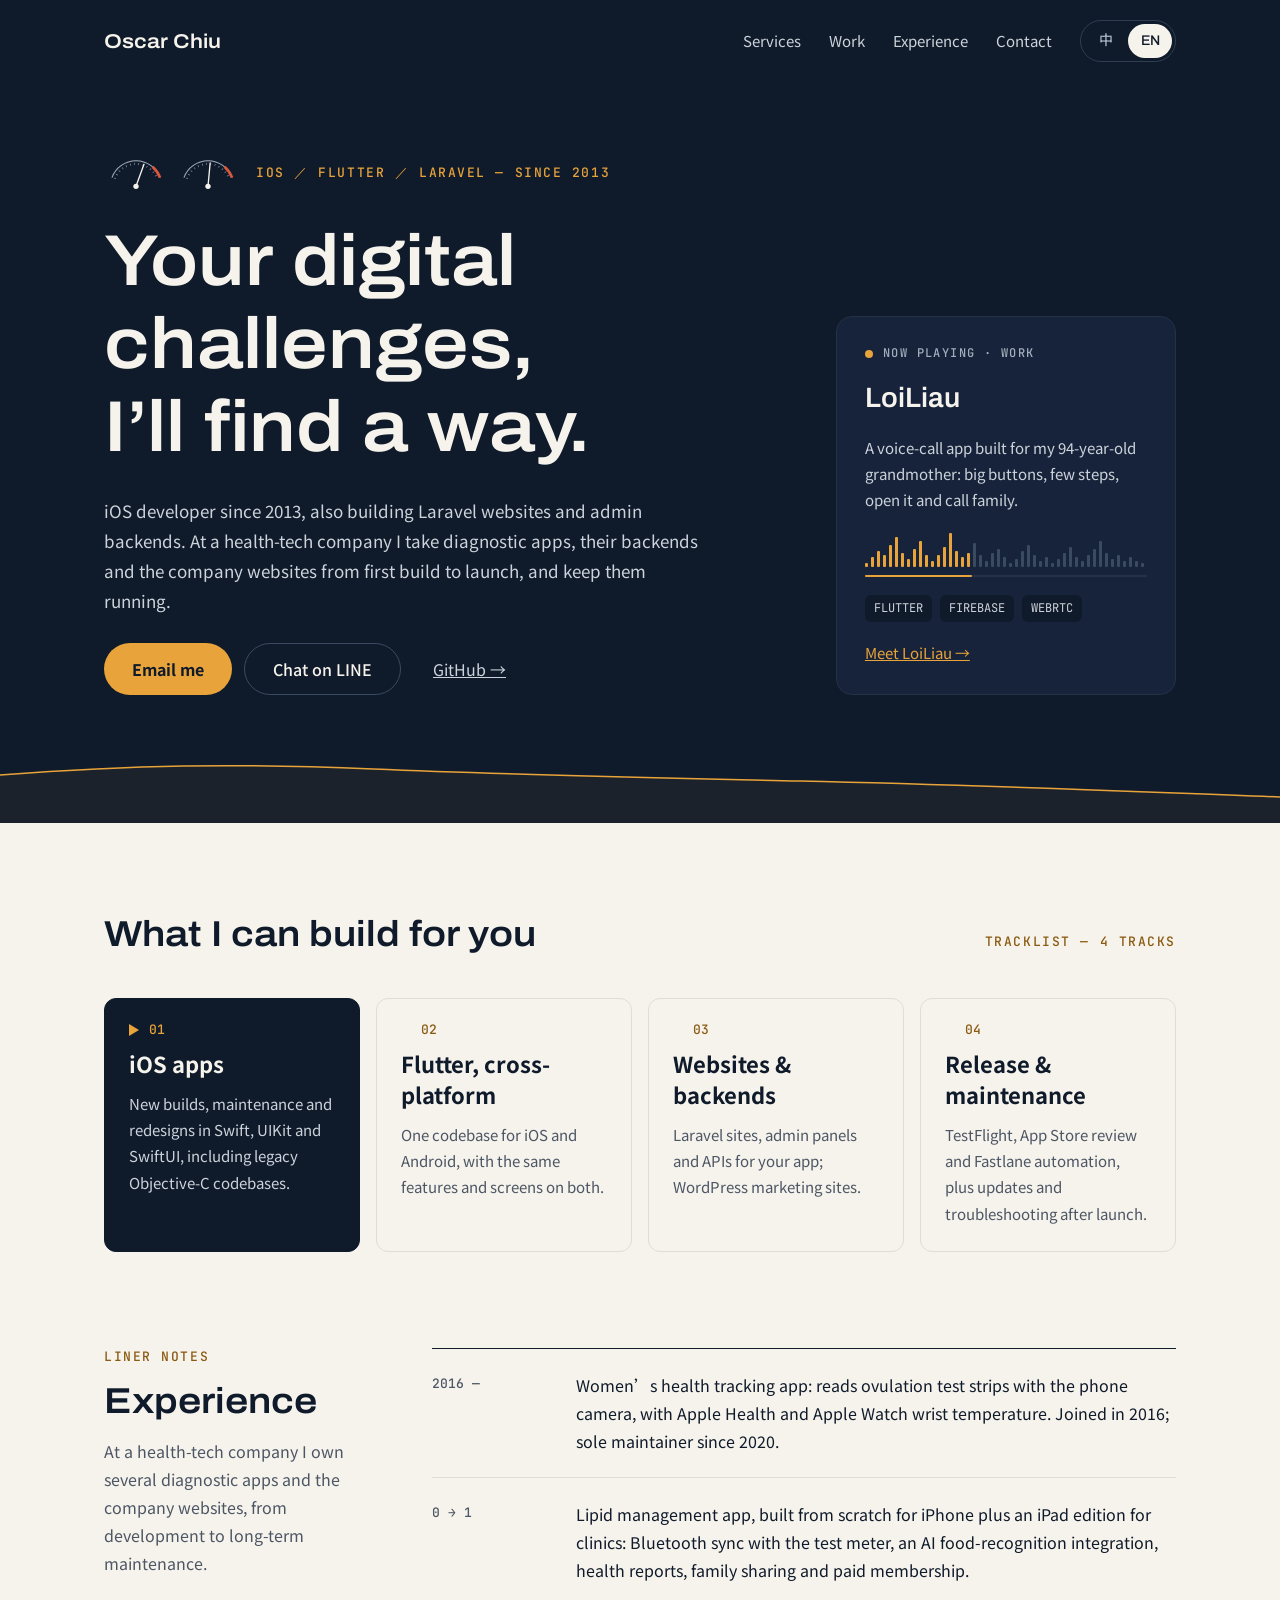
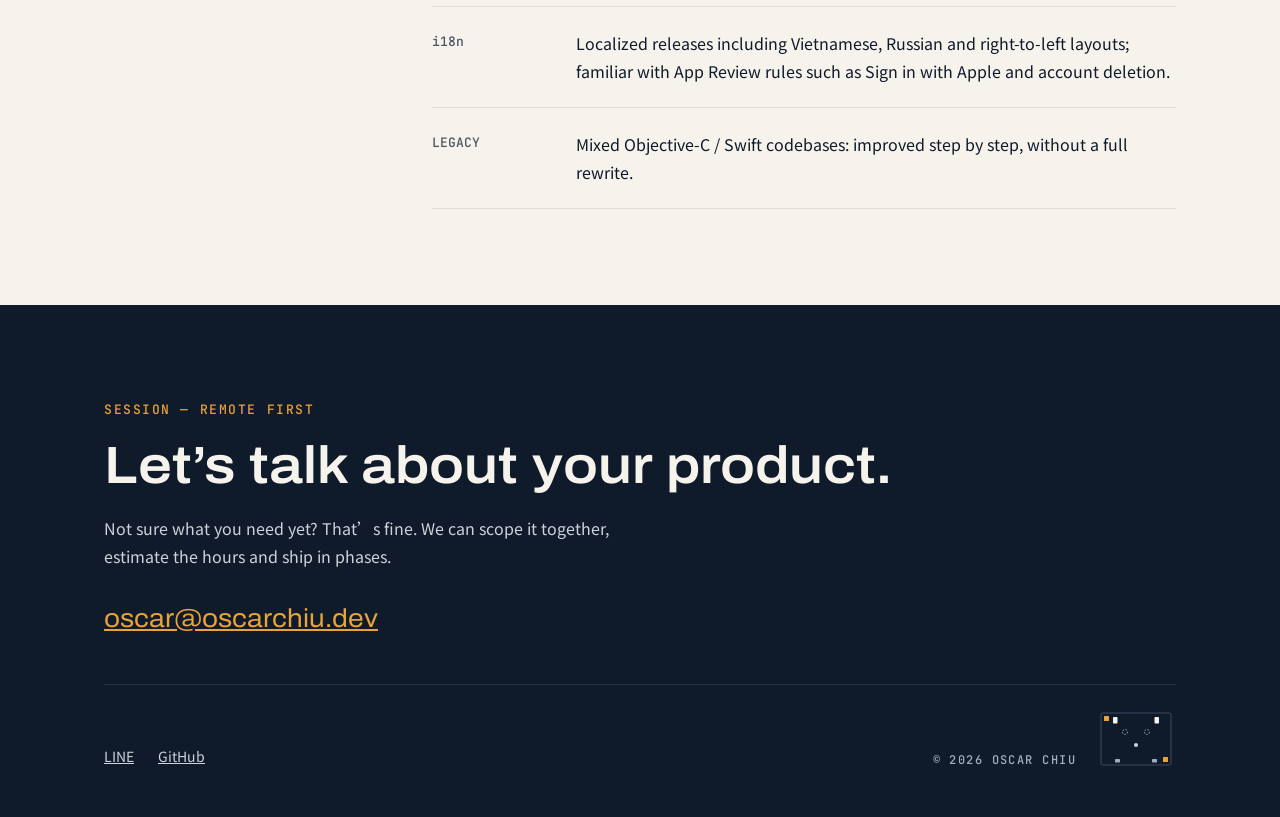
==== index.html @ f8027676 "Version homepage script to refresh cached translations" ====
<!doctype html>
<html lang="zh-Hant-TW">
<head>
<meta charset="utf-8">
<meta name="viewport" content="width=device-width, initial-scale=1">
<title>Oscar Chiu｜數位的事，我來想辦法</title>
<meta name="description" content="數位的事，我來想辦法。2013 年起開發 iOS，也做 Flutter、Laravel 網站與後台，從開發、上線到長期維運。">
<meta property="og:title" content="Oscar Chiu｜數位的事，我來想辦法">
<meta property="og:description" content="數位的事，我來想辦法。2013 年起開發 iOS，也做 Flutter、Laravel 網站與後台，從開發、上線到長期維運。">
<meta property="og:url" content="https://oscarchiu.dev/">
<meta property="og:type" content="website">
<meta name="theme-color" content="#0F1A2A">
<link rel="canonical" href="https://oscarchiu.dev/">
<link rel="icon" href="data:image/svg+xml,<svg xmlns='http://www.w3.org/2000/svg' viewBox='0 0 100 100'><rect width='100' height='100' rx='22' fill='%230F1A2A'/><path d='M18 62 A34 34 0 0 1 82 62' stroke='%23A3AEBD' stroke-width='5' fill='none'/><path d='M72 38 A34 34 0 0 1 82 62' stroke='%23D9573B' stroke-width='9' fill='none'/><line x1='50' y1='74' x2='62' y2='34' stroke='%23E8A33A' stroke-width='6' stroke-linecap='round'/><circle cx='50' cy='74' r='7' fill='%23F6F3EC'/></svg>">
<link rel="preconnect" href="https://fonts.googleapis.com">
<link rel="preconnect" href="https://fonts.gstatic.com" crossorigin>
<link rel="stylesheet" href="https://fonts.googleapis.com/css2?family=Archivo:wdth,wght@100..125,400..700&family=JetBrains+Mono:wght@400;500&family=Noto+Sans+TC:wght@400;500;700&display=swap">
<link rel="stylesheet" href="style.css">
</head>
<body>
<div class="night">
  <header class="wrap topbar">
    <a class="logo" href="#top">Oscar Chiu</a>
    <nav class="nav">
      <a href="#services" data-i18n="nav.services">服務</a>
      <a href="#work" data-i18n="nav.work">作品</a>
      <a href="#notes" data-i18n="nav.notes">經歷</a>
      <a href="#contact" data-i18n="nav.contact">聯絡</a>
      <div class="lang" role="group" aria-label="Language">
        <button type="button" data-lang="zh" aria-pressed="true">中</button>
        <button type="button" data-lang="en" aria-pressed="false">EN</button>
      </div>
    </nav>
  </header>

  <section class="wrap hero" id="top">
    <div class="hero-main">
      <div class="hero-mark">
        <div class="vu" aria-hidden="true">
          <svg viewBox="0 0 120 70" fill="none"><path d="M14.9 43.6 A48 48 0 0 1 105.1 43.6" stroke="#A3AEBD" stroke-width="2"/><path d="M20.5 45.6 A42 42 0 0 1 99.5 45.6" stroke="#A3AEBD" stroke-width="4" stroke-dasharray="1 7"/><path d="M90.9 23.2 A48 48 0 0 1 105.1 43.6" stroke="#D9573B" stroke-width="5"/><line x1="60" y1="60" x2="75" y2="18.7" stroke="#F6F3EC" stroke-width="2.5" stroke-linecap="round"/><circle cx="60" cy="60" r="5" fill="#F6F3EC"/></svg>
          <svg viewBox="0 0 120 70" fill="none"><path d="M14.9 43.6 A48 48 0 0 1 105.1 43.6" stroke="#A3AEBD" stroke-width="2"/><path d="M20.5 45.6 A42 42 0 0 1 99.5 45.6" stroke="#A3AEBD" stroke-width="4" stroke-dasharray="1 7"/><path d="M90.9 23.2 A48 48 0 0 1 105.1 43.6" stroke="#D9573B" stroke-width="5"/><line x1="60" y1="60" x2="64" y2="16.2" stroke="#F6F3EC" stroke-width="2.5" stroke-linecap="round"/><circle cx="60" cy="60" r="5" fill="#F6F3EC"/></svg>
        </div>
        <p class="label amber">iOS ／ FLUTTER ／ LARAVEL<span class="since"> — SINCE 2013</span></p>
      </div>
      <h1 data-i18n="hero.title">數位的事，<br>我來想辦法。</h1>
      <p class="hero-lead" data-i18n="hero.lead">2013 年開始寫 iOS，也做 Laravel 網站與後台。在健康科技公司把檢測 App、後台和官網從開發做到上線，再一路維護到現在。</p>
      <div class="cta">
        <a class="btn" href="mailto:oscar@oscarchiu.dev" data-i18n="cta.mail">寄信洽談</a>
        <a class="btn ghost" href="https://lin.ee/7rR7uRyi" rel="noopener" data-i18n="cta.line">LINE 洽詢</a>
        <a class="btn text" href="https://github.com/oscarchiu" rel="noopener">GitHub →</a>
      </div>
      <dl class="stats">
        <div><dt>2013</dt><dd data-i18n="stat.ios">開始 iOS 開發</dd></div>
        <div><dt>App→Web</dt><dd data-i18n="stat.full">前後端一手包</dd></div>
        <div><dt>Health</dt><dd data-i18n="stat.health">健康科技背景</dd></div>
      </dl>
    </div>

    <article class="playing" id="work">
      <p class="label muted"><span class="dot"></span><span data-i18n="work.label">NOW PLAYING · 作品</span></p>
      <h2><span data-i18n="work.name">來聊</span> <span class="en-name">LoiLiau</span></h2>
      <p data-i18n="work.desc">為 94 歲的奶奶做的語音通話 App：大按鈕、少步驟，打開就能撥給家人。</p>
      <div class="wave" aria-hidden="true"><div class="bars"></div><div class="progress"><span></span></div></div>
      <p class="tags"><span>FLUTTER</span><span>FIREBASE</span><span>WEBRTC</span></p>
      <a class="demo" href="/loiliau/" data-i18n="work.intro">認識來聊 →</a>
    </article>
  </section>

  <svg class="horizon" viewBox="0 0 1440 88" preserveAspectRatio="none" fill="none" aria-hidden="true">
    <path d="M0 40 C150 30, 260 28, 420 34 S700 42, 900 46 S1200 54, 1440 62" stroke="#E8A33A" stroke-width="1.5" vector-effect="non-scaling-stroke"/>
    <path d="M0 40 C150 30, 260 28, 420 34 S700 42, 900 46 S1200 54, 1440 62 L1440 88 L0 88 Z" fill="#E8A33A" fill-opacity="0.06"/>
  </svg>
</div>

<main>
  <section class="wrap services" id="services">
    <div class="section-head">
      <h2 data-i18n="svc.title">可以幫您做的事</h2>
      <p class="label brass">TRACKLIST — 4 TRACKS</p>
    </div>
    <div class="tracks">
      <article class="track" tabindex="0">
        <p class="track-no"><svg viewBox="0 0 10 12" aria-hidden="true"><path d="M0 0 L10 6 L0 12 Z"/></svg>01</p>
        <h3 data-i18n="svc.1.t">iOS App</h3>
        <p data-i18n="svc.1.d">新開發、維護與改版。Swift、UIKit、SwiftUI，也能接手 Objective-C 混合的舊專案。</p>
      </article>
      <article class="track" tabindex="0">
        <p class="track-no"><svg viewBox="0 0 10 12" aria-hidden="true"><path d="M0 0 L10 6 L0 12 Z"/></svg>02</p>
        <h3 data-i18n="svc.2.t">Flutter 跨平台</h3>
        <p data-i18n="svc.2.d">一套程式碼同時上 iOS 與 Android，兩邊的功能和畫面保持一致。</p>
      </article>
      <article class="track" tabindex="0">
        <p class="track-no"><svg viewBox="0 0 10 12" aria-hidden="true"><path d="M0 0 L10 6 L0 12 Z"/></svg>03</p>
        <h3 data-i18n="svc.3.t">網站與後台</h3>
        <p data-i18n="svc.3.d">Laravel 網站、管理後台、API 與 App 串接；WordPress 形象網站。</p>
      </article>
      <article class="track" tabindex="0">
        <p class="track-no"><svg viewBox="0 0 10 12" aria-hidden="true"><path d="M0 0 L10 6 L0 12 Z"/></svg>04</p>
        <h3 data-i18n="svc.4.t">上架與維運</h3>
        <p data-i18n="svc.4.d">TestFlight、App Store 送審、Fastlane 自動化，上線後的版本更新與問題排查。</p>
      </article>
    </div>
  </section>

  <section class="wrap notes" id="notes">
    <div class="notes-head">
      <p class="label brass">LINER NOTES</p>
      <h2 data-i18n="notes.title">經歷重點</h2>
      <p class="muted-text" data-i18n="notes.intro">在健康科技公司負責多款檢測 App 與官網，從開發一路做到長期維運。</p>
    </div>
    <dl class="notes-list">
      <div><dt>2016 —</dt><dd data-i18n="notes.1">女性健康追蹤 App：用手機相機判讀排卵試紙，整合 Apple 健康與 Apple Watch 手腕溫度。2016 年參與開發，2020 年起獨立維護至今。</dd></div>
      <div><dt>0 → 1</dt><dd data-i18n="notes.2">血脂管理 App：從零開發 iPhone 版與診所用 iPad 版。藍牙同步檢測儀、串接 AI 飲食辨識，並做了健康報告、家人共享與付費會員。</dd></div>
      <div><dt>i18n</dt><dd data-i18n="notes.3">多語系上架，包含越南文、俄文與由右至左（RTL）版面；熟悉 Sign in with Apple、帳號刪除等審核規範。</dd></div>
      <div><dt>LEGACY</dt><dd data-i18n="notes.4">Objective-C／Swift 混合的舊專案：不打掉重練，一步步改善。</dd></div>
    </dl>
  </section>
</main>

<footer class="night contact" id="contact">
  <div class="wrap">
    <div class="contact-main">
      <div>
        <p class="label amber" data-i18n="contact.label">SESSION — 以遠端為主</p>
        <h2 data-i18n="contact.title">聊聊您的產品。</h2>
        <p class="contact-lead" data-i18n="contact.lead">需求還不明確也沒關係，可以一起釐清規格、估算工時，分階段進行。</p>
      </div>
      <a class="mail" href="mailto:oscar@oscarchiu.dev">oscar@oscarchiu.dev</a>
    </div>
    <div class="contact-foot">
      <p class="links">
        <a href="https://lin.ee/7rR7uRyi" rel="noopener" data-i18n="contact.line">LINE 好友</a>
        <a href="https://github.com/oscarchiu" rel="noopener">GitHub</a>
      </p>
      <div class="sign">
        <p class="label">© 2026 OSCAR CHIU</p>
        <svg viewBox="0 0 160 120" fill="none" aria-hidden="true"><rect x="10" y="8" width="140" height="104" rx="4" stroke="#3A4A60" stroke-width="2"/><rect x="34" y="16" width="9" height="13" rx="1.5" fill="#F6F3EC"/><rect x="117" y="16" width="9" height="13" rx="1.5" fill="#F6F3EC"/><rect x="38" y="100" width="10" height="7" rx="1.5" fill="#A3AEBD"/><rect x="112" y="100" width="10" height="7" rx="1.5" fill="#A3AEBD"/><rect x="16" y="14" width="10" height="10" rx="1" fill="#E8A33A"/><rect x="134" y="96" width="10" height="10" rx="1" fill="#E8A33A"/><circle cx="58" cy="46" r="5" stroke="#A3AEBD" stroke-width="2" stroke-dasharray="3 3"/><circle cx="102" cy="46" r="5" stroke="#A3AEBD" stroke-width="2" stroke-dasharray="3 3"/><circle cx="80" cy="72" r="4" fill="#CDD3DB"/></svg>
      </div>
    </div>
  </div>
</footer>
<script src="main.js?v=9ffc2f704b5b"></script>
</body>
</html>
---- style.css ----
/* Quiet Signal 靜訊 — design tokens */
:root {
  --midnight: #0F1A2A;
  --midnight-2: #16233A;
  --midnight-line: #243246;
  --midnight-border: #3A4A60;
  --score: #F6F3EC;
  --rule: #E2DDD2;
  --slate: #4C5664;
  --mist: #CDD3DB;
  --fog: #A3AEBD;
  --amber: #E8A33A;
  --brass: #8A5A10;
  --peak: #D9573B;

  --font-zh: "Noto Sans TC", system-ui, sans-serif;
  --font-display: "Archivo", "Noto Sans TC", sans-serif;
  --font-mono: "JetBrains Mono", ui-monospace, monospace;

  --fs-display: clamp(40px, 6vw + 14px, 72px);
  --fs-h2: clamp(26px, 1.6vw + 20px, 36px);
  --fs-h3: clamp(19px, 0.4vw + 17px, 22px);
  --fs-body: clamp(16px, 0.2vw + 15px, 17px);
}

* { box-sizing: border-box; }
html { scroll-behavior: smooth; }
body {
  margin: 0;
  background: var(--score);
  color: var(--midnight);
  font: 400 var(--fs-body)/1.75 var(--font-zh);
  -webkit-font-smoothing: antialiased;
}
h1, h2, h3, p, dl, dd { margin: 0; }
a { color: var(--brass); }
a:hover { color: var(--midnight); }

.wrap { max-width: 1200px; margin: 0 auto; padding-left: 5%; padding-right: 5%; }
.night { background: var(--midnight); color: var(--score); }
.night a:hover { color: var(--score); }

.label {
  font: 500 13px/1.4 var(--font-mono);
  letter-spacing: 0.12em;
  text-transform: uppercase;
}
.label.amber { color: var(--amber); }
.label.brass { color: var(--brass); }
.label.muted { color: var(--fog); }

/* Top bar */
.topbar {
  display: flex; flex-wrap: wrap; align-items: center; justify-content: space-between;
  gap: 16px; padding-top: 20px; padding-bottom: 20px;
}
.logo {
  font: 600 20px/1 var(--font-display); font-stretch: 112%;
  color: var(--score); text-decoration: none;
}
.nav { display: flex; flex-wrap: wrap; align-items: center; gap: 28px; font-size: 15px; }
.nav > a { color: var(--mist); text-decoration: none; }
.lang { display: flex; border: 1px solid #2E3D52; border-radius: 999px; padding: 3px; }
.lang button {
  min-width: 44px; height: 34px; border: 0; border-radius: 999px;
  background: transparent; color: var(--fog);
  font: 500 14px/1 var(--font-display); cursor: pointer;
}
.lang button[aria-pressed="true"] { background: var(--score); color: var(--midnight); }

/* Hero */
.hero {
  display: flex; flex-wrap: wrap; align-items: flex-end; gap: 64px;
  padding-top: 72px; padding-bottom: 40px;
}
.hero-main { flex: 999 1 520px; min-width: 0; display: flex; flex-direction: column; gap: 28px; }
.hero-mark { display: flex; flex-wrap: wrap; align-items: center; gap: 16px; }
.vu { display: flex; gap: 8px; }
.vu svg { width: 64px; height: 38px; }
.hero h1 { font-size: var(--fs-display); line-height: 1.15; font-weight: 700; letter-spacing: 0.01em; }
.hero-lead { max-width: 600px; color: var(--mist); }
.cta { display: flex; flex-wrap: wrap; gap: 12px; }
.btn {
  display: inline-flex; align-items: center; justify-content: center;
  min-height: 52px; padding: 0 28px; border-radius: 999px;
  background: var(--amber); color: var(--midnight);
  font-size: 16px; font-weight: 700; text-decoration: none;
  transition: background 180ms;
}
.btn:hover { background: #F0B455; color: var(--midnight); }
.btn.ghost { background: transparent; border: 1px solid var(--midnight-border); color: var(--score); font-weight: 500; }
.btn.ghost:hover { border-color: var(--amber); }
.btn.text { background: transparent; padding: 0 20px; color: var(--mist); font-weight: 400; text-decoration: underline; }
.stats { display: none; }

/* Now playing card */
.playing {
  flex: 1 1 340px; min-width: 0;
  display: flex; flex-direction: column; gap: 18px; padding: 28px;
  background: var(--midnight-2); border: 1px solid var(--midnight-line); border-radius: 16px;
}
.playing .label { display: flex; align-items: center; gap: 10px; font-size: 12px; }
.dot { width: 8px; height: 8px; border-radius: 50%; background: var(--amber); }
.playing h2 { font-size: 28px; line-height: 1.3; }
.en-name { font: 500 1em/1 var(--font-display); color: var(--fog); }
.playing p { font-size: 15px; color: var(--mist); }
.wave { display: flex; flex-direction: column; gap: 8px; }
.bars { display: flex; align-items: flex-end; gap: 3px; height: 36px; overflow: hidden; }
.bars i { flex: none; width: 3px; border-radius: 1px; background: var(--midnight-border); }
.bars i.on { background: var(--amber); }
.progress { height: 2px; border-radius: 1px; background: var(--midnight-line); }
.progress span { display: block; width: 38%; height: 100%; border-radius: 1px; background: var(--amber); }
.playing .tags { display: flex; flex-wrap: wrap; gap: 8px; }
.tags span {
  padding: 5px 9px; border-radius: 6px; background: var(--midnight);
  font: 400 12px/1.4 var(--font-mono); color: var(--mist);
}
.demo { color: var(--amber); font-size: 15px; }

.horizon { display: block; width: 100%; height: 88px; }

/* Services — tracklist */
.services { display: flex; flex-direction: column; gap: 40px; padding-top: 88px; padding-bottom: 80px; }
.section-head { display: flex; flex-wrap: wrap; align-items: baseline; justify-content: space-between; gap: 12px; }
h2 { font-size: var(--fs-h2); line-height: 1.3; font-weight: 700; }
.tracks { display: grid; grid-template-columns: repeat(auto-fit, minmax(240px, 1fr)); gap: 16px; }
.track {
  display: flex; flex-direction: column; gap: 12px; padding: 24px;
  border: 1px solid var(--rule); border-radius: 12px; outline: none;
  transition: background 180ms, color 180ms, border-color 180ms;
}
.track h3 { font-size: var(--fs-h3); line-height: 1.4; }
.track p:last-child { font-size: 15px; color: var(--slate); transition: color 180ms; }
.track-no { display: flex; align-items: center; gap: 10px; font: 500 13px/1 var(--font-mono); color: var(--brass); }
.track-no svg { width: 10px; height: 12px; fill: var(--amber); opacity: 0; transform: translateX(-6px); transition: opacity 180ms, transform 180ms; }
/* ▶ cursor: first track is selected until another one is hovered or focused */
.tracks:not(:hover):not(:focus-within) .track:first-child,
.track:hover, .track:focus-visible {
  background: var(--midnight); border-color: var(--midnight); color: var(--score);
}
.tracks:not(:hover):not(:focus-within) .track:first-child p:last-child,
.track:hover p:last-child, .track:focus-visible p:last-child { color: var(--mist); }
.tracks:not(:hover):not(:focus-within) .track:first-child .track-no,
.track:hover .track-no, .track:focus-visible .track-no { color: var(--amber); }
.tracks:not(:hover):not(:focus-within) .track:first-child .track-no svg,
.track:hover .track-no svg, .track:focus-visible .track-no svg { opacity: 1; transform: none; }

/* Liner notes */
.notes { display: flex; flex-wrap: wrap; gap: 48px; padding-top: 16px; padding-bottom: 96px; }
.notes-head { flex: 1 1 280px; display: flex; flex-direction: column; gap: 12px; }
.muted-text { font-size: 16px; color: var(--slate); }
.notes-list { flex: 999 1 560px; min-width: 0; border-bottom: 1px solid var(--rule); }
.notes-list > div {
  display: grid; grid-template-columns: 120px minmax(0, 1fr); gap: 24px;
  padding: 22px 0; border-top: 1px solid var(--rule);
}
.notes-list > div:first-child { border-top-color: var(--midnight); }
.notes-list dt { padding-top: 3px; font: 500 13px/1.6 var(--font-mono); color: var(--slate); }
.notes-list dd { font-size: 16px; }

/* Contact */
.contact .wrap { display: flex; flex-direction: column; gap: 48px; padding-top: 96px; padding-bottom: 48px; }
.contact-main { display: flex; flex-wrap: wrap; justify-content: space-between; align-items: flex-end; gap: 32px; }
.contact-main > div { display: flex; flex-direction: column; gap: 16px; }
.contact h2 { font-size: clamp(32px, 3vw + 14px, 56px); line-height: 1.2; }
.contact-lead { max-width: 520px; font-size: 16px; color: var(--mist); }
.mail { font: 400 26px/1.3 var(--font-display); font-stretch: 108%; color: var(--amber); }
.contact-foot {
  display: flex; flex-wrap: wrap; justify-content: space-between; align-items: flex-end; gap: 16px;
  padding-top: 24px; border-top: 1px solid var(--midnight-line); font-size: 14px;
}
.links { display: flex; flex-wrap: wrap; gap: 24px; }
.links a { color: var(--mist); }
.sign { display: flex; align-items: flex-end; gap: 20px; }
.sign .label { font-size: 12px; color: var(--fog); }
.sign svg { width: 80px; height: 60px; }

/* English: headline set in Archivo, Chinese line becomes the subtitle */
html[lang="en"] .hero h1,
html[lang="en"] h2 { font-family: var(--font-display); font-stretch: 112%; font-weight: 600; letter-spacing: 0; }
html[lang="en"] .en-name { color: inherit; font-weight: 600; }

/* Mobile */
@media (max-width: 760px) {
  .wrap { padding-left: 20px; padding-right: 20px; }
  .topbar { padding-top: 12px; padding-bottom: 12px; }
  .logo { font-size: 18px; }
  .nav > a { display: none; }
  .lang button { height: 36px; }

  .hero { gap: 22px; padding-top: 32px; padding-bottom: 0; }
  .hero-main { gap: 22px; }
  .hero-mark { flex-direction: row-reverse; justify-content: space-between; align-items: flex-end; width: 100%; }
  .vu svg { width: 54px; height: 32px; }
  .label { font-size: 12px; }
  .cta { flex-direction: column; }
  .btn.text { display: none; }
  .stats {
    display: grid; grid-template-columns: repeat(3, minmax(0, 1fr));
    margin-top: 8px; border-top: 1px solid var(--midnight-line);
  }
  .stats div { display: flex; flex-direction: column; gap: 4px; padding-top: 16px; }
  .stats dt { font: 600 20px/1.2 var(--font-display); font-stretch: 104%; white-space: nowrap; }
  .since { display: none; }
  .stats dd { font-size: 12px; line-height: 1.5; color: var(--fog); }
  .playing { padding: 24px; margin-bottom: 8px; }
  .playing h2 { font-size: 26px; }
  .bars { height: 28px; }
  .demo {
    display: flex; align-items: center; justify-content: center; min-height: 48px;
    border: 1px solid var(--amber); border-radius: 999px; text-decoration: none; font-weight: 500;
  }
  .horizon { height: 64px; }

  .services { gap: 16px; padding-top: 48px; padding-bottom: 40px; }
  .section-head { flex-direction: column-reverse; gap: 8px; }
  .tracks { gap: 4px; margin: 0 -6px; }
  .track {
    display: grid; grid-template-columns: auto 1fr; column-gap: 12px; row-gap: 8px;
    padding: 20px 14px; border: 0; border-radius: 10px;
  }
  .track-no { grid-row: span 2; align-items: flex-start; padding-top: 6px; }
  .track-no svg { margin-top: 1px; }
  .notes { gap: 16px; padding-bottom: 48px; }
  .notes-list > div { grid-template-columns: 1fr; gap: 6px; padding: 18px 0; }
  .notes-list dt { padding-top: 0; font-size: 12px; }
  .notes-list dd { font-size: 15px; }

  .contact .wrap { gap: 32px; padding-top: 48px; padding-bottom: 40px; }
  .mail { font-size: 19px; }
  .contact-foot { flex-direction: column; align-items: stretch; padding-top: 0; }
  .links { flex-direction: column; gap: 0; }
  .links a {
    display: flex; justify-content: space-between; align-items: center; min-height: 52px;
    border-bottom: 1px solid var(--midnight-line); color: var(--score); text-decoration: none; font-size: 15px;
  }
  .links a::after { content: "→"; color: var(--fog); }
  .sign { justify-content: space-between; padding-top: 8px; }
}

@media (prefers-reduced-motion: reduce) {
  html { scroll-behavior: auto; }
  * { transition: none !important; }
}
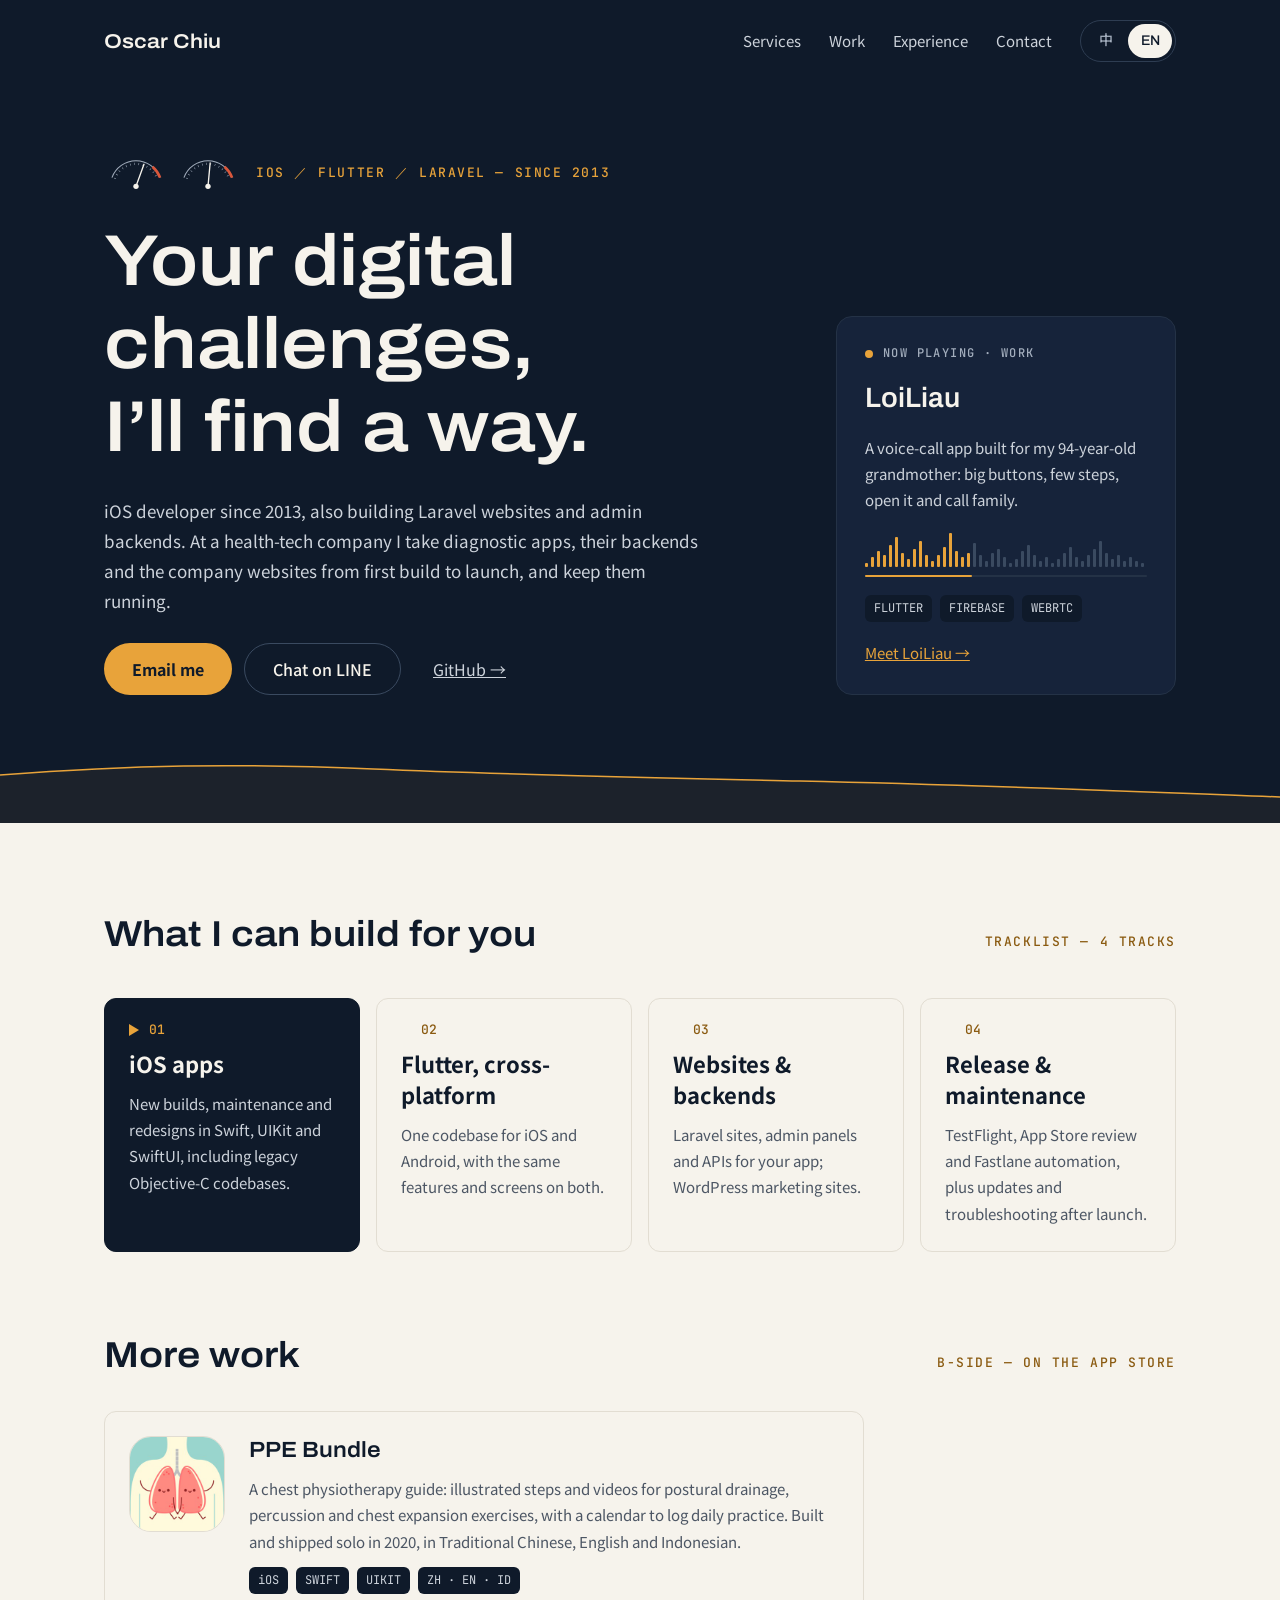
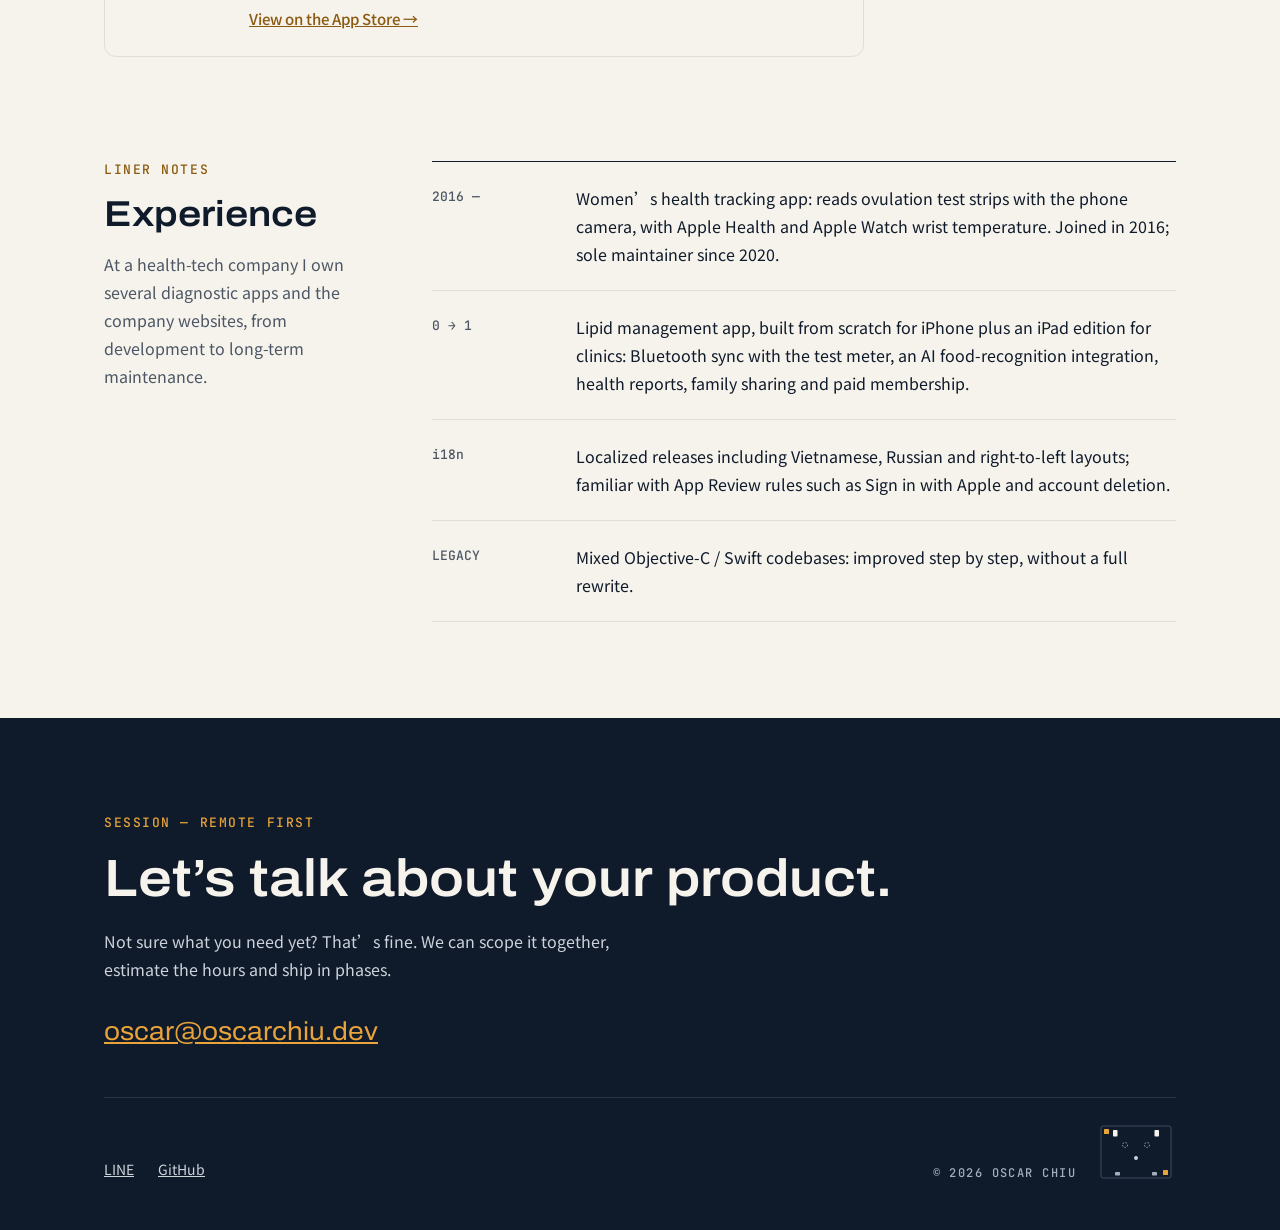
==== commit 7ed135b8: "Add PPE Bundle to the homepage as an App Store work" ====
--- a/index.html
+++ b/index.html
@@ -102,6 +102,22 @@
     </div>
   </section>
 
+  <section class="wrap apps" id="apps">
+    <div class="section-head">
+      <h2 data-i18n="apps.title">其他作品</h2>
+      <p class="label brass">B-SIDE — ON THE APP STORE</p>
+    </div>
+    <article class="app-card">
+      <img class="app-icon" src="images/ppe-bundle.jpg" width="96" height="96" alt="PPE Bundle App icon" loading="lazy">
+      <div class="app-body">
+        <h3>PPE Bundle</h3>
+        <p data-i18n="apps.ppe.d">胸腔物理治療衛教 App：用圖文和影片教姿勢引流、背部扣擊與擴胸運動，並以日曆記錄每天的練習。2020 年獨立開發上架，支援繁中、英文與印尼文。</p>
+        <p class="tags"><span>iOS</span><span>SWIFT</span><span>UIKIT</span><span>ZH · EN · ID</span></p>
+        <a class="store" href="https://apps.apple.com/app/id1542432902" rel="noopener" data-i18n="apps.ppe.link">在 App Store 查看 →</a>
+      </div>
+    </article>
+  </section>
+
   <section class="wrap notes" id="notes">
     <div class="notes-head">
       <p class="label brass">LINER NOTES</p>
@@ -139,6 +155,6 @@
     </div>
   </div>
 </footer>
-<script src="main.js?v=9ffc2f704b5b"></script>
+<script src="main.js?v=6d4629169708"></script>
 </body>
 </html>
--- a/style.css
+++ b/style.css
@@ -145,6 +145,20 @@
 .tracks:not(:hover):not(:focus-within) .track:first-child .track-no svg,
 .track:hover .track-no svg, .track:focus-visible .track-no svg { opacity: 1; transform: none; }
 
+/* Other apps — B-side */
+.apps { display: flex; flex-direction: column; gap: 32px; padding-top: 0; padding-bottom: 88px; }
+.app-card {
+  display: flex; align-items: flex-start; gap: 24px; max-width: 760px; padding: 24px;
+  border: 1px solid var(--rule); border-radius: 12px;
+}
+.app-icon { flex: none; width: 96px; height: 96px; border-radius: 22px; border: 1px solid var(--rule); }
+.app-body { display: flex; flex-direction: column; gap: 12px; min-width: 0; }
+.app-body h3 { font: 600 var(--fs-h3)/1.3 var(--font-display); font-stretch: 108%; }
+.app-body > p:first-of-type { font-size: 15px; color: var(--slate); }
+.app-body .tags { display: flex; flex-wrap: wrap; gap: 8px; }
+.app-body .tags span { background: var(--midnight); color: var(--mist); }
+.store { font-size: 15px; font-weight: 500; }
+
 /* Liner notes */
 .notes { display: flex; flex-wrap: wrap; gap: 48px; padding-top: 16px; padding-bottom: 96px; }
 .notes-head { flex: 1 1 280px; display: flex; flex-direction: column; gap: 12px; }
@@ -221,6 +235,13 @@
   }
   .track-no { grid-row: span 2; align-items: flex-start; padding-top: 6px; }
   .track-no svg { margin-top: 1px; }
+  .apps { gap: 16px; padding-bottom: 48px; }
+  .app-card { gap: 16px; padding: 20px 16px; }
+  .app-icon { width: 64px; height: 64px; border-radius: 15px; }
+  .store {
+    display: flex; align-items: center; justify-content: center; min-height: 48px;
+    border: 1px solid var(--brass); border-radius: 999px; text-decoration: none;
+  }
   .notes { gap: 16px; padding-bottom: 48px; }
   .notes-list > div { grid-template-columns: 1fr; gap: 6px; padding: 18px 0; }
   .notes-list dt { padding-top: 0; font-size: 12px; }
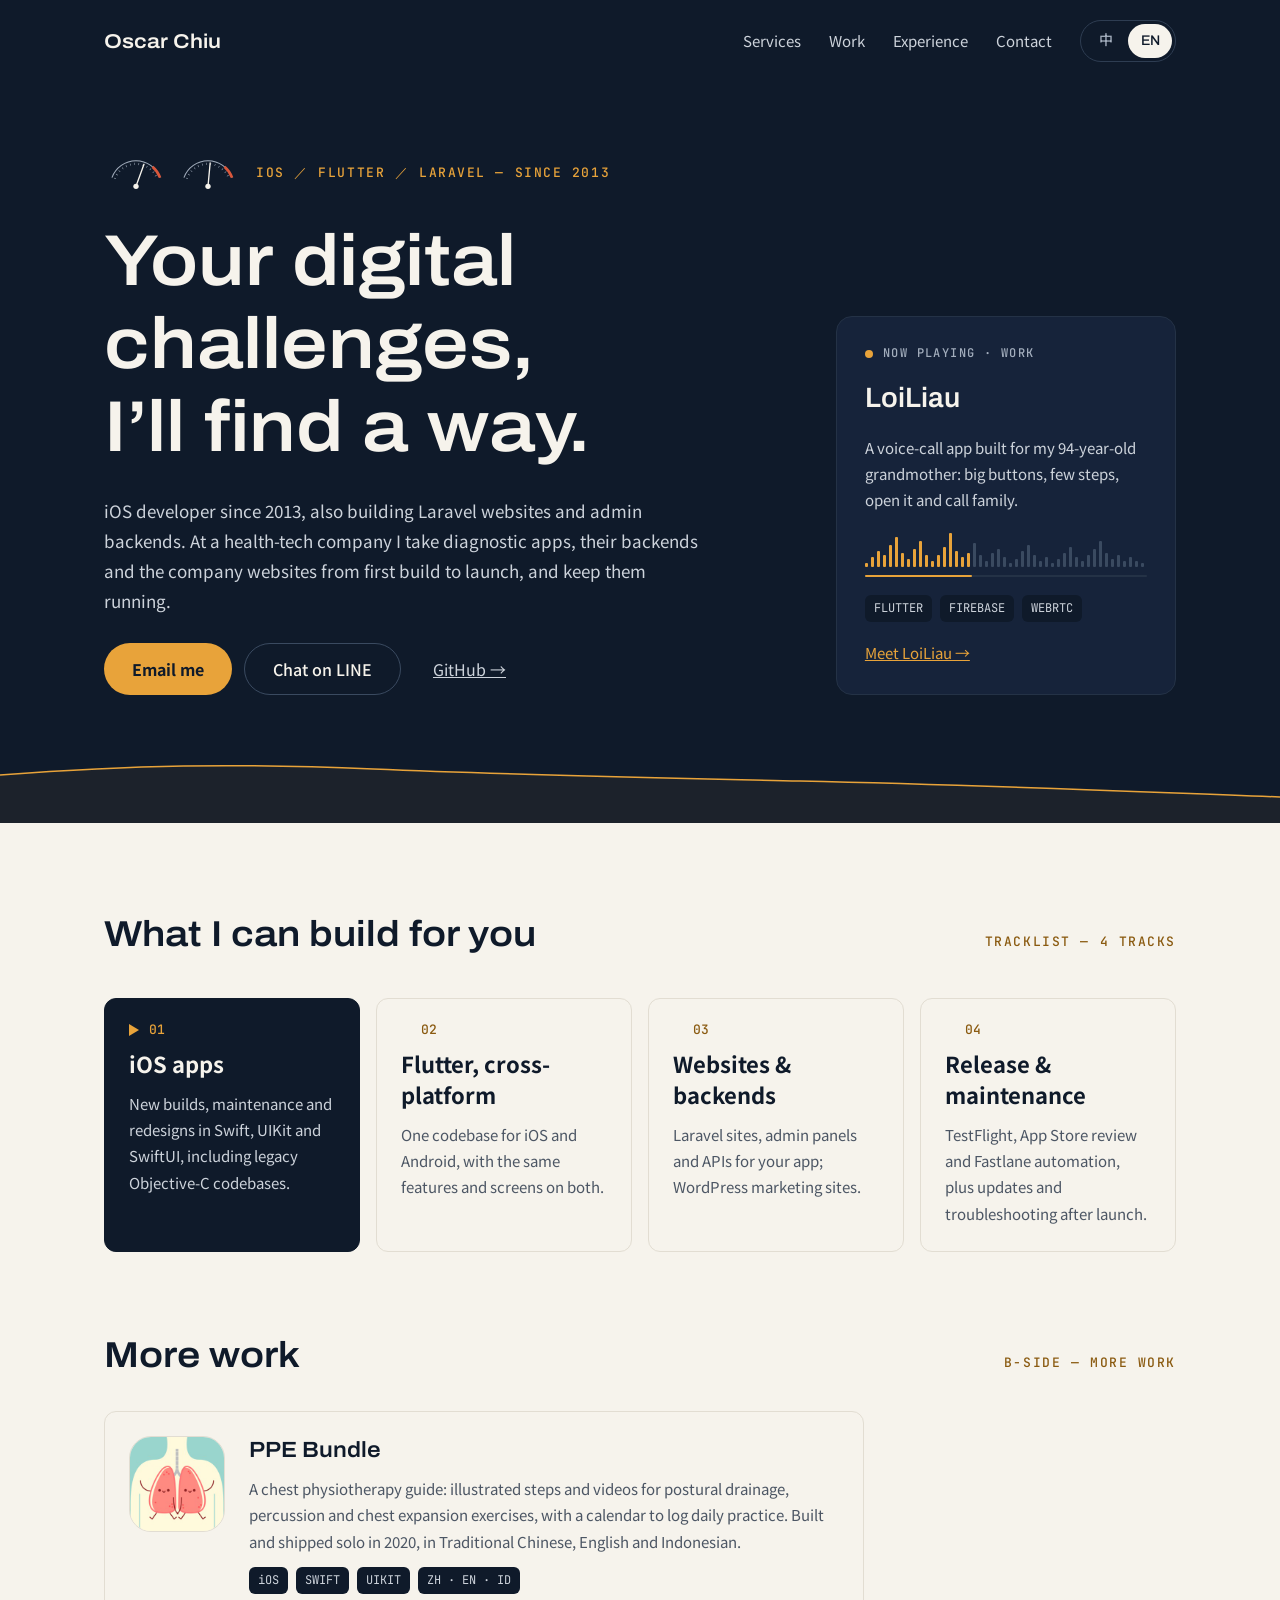
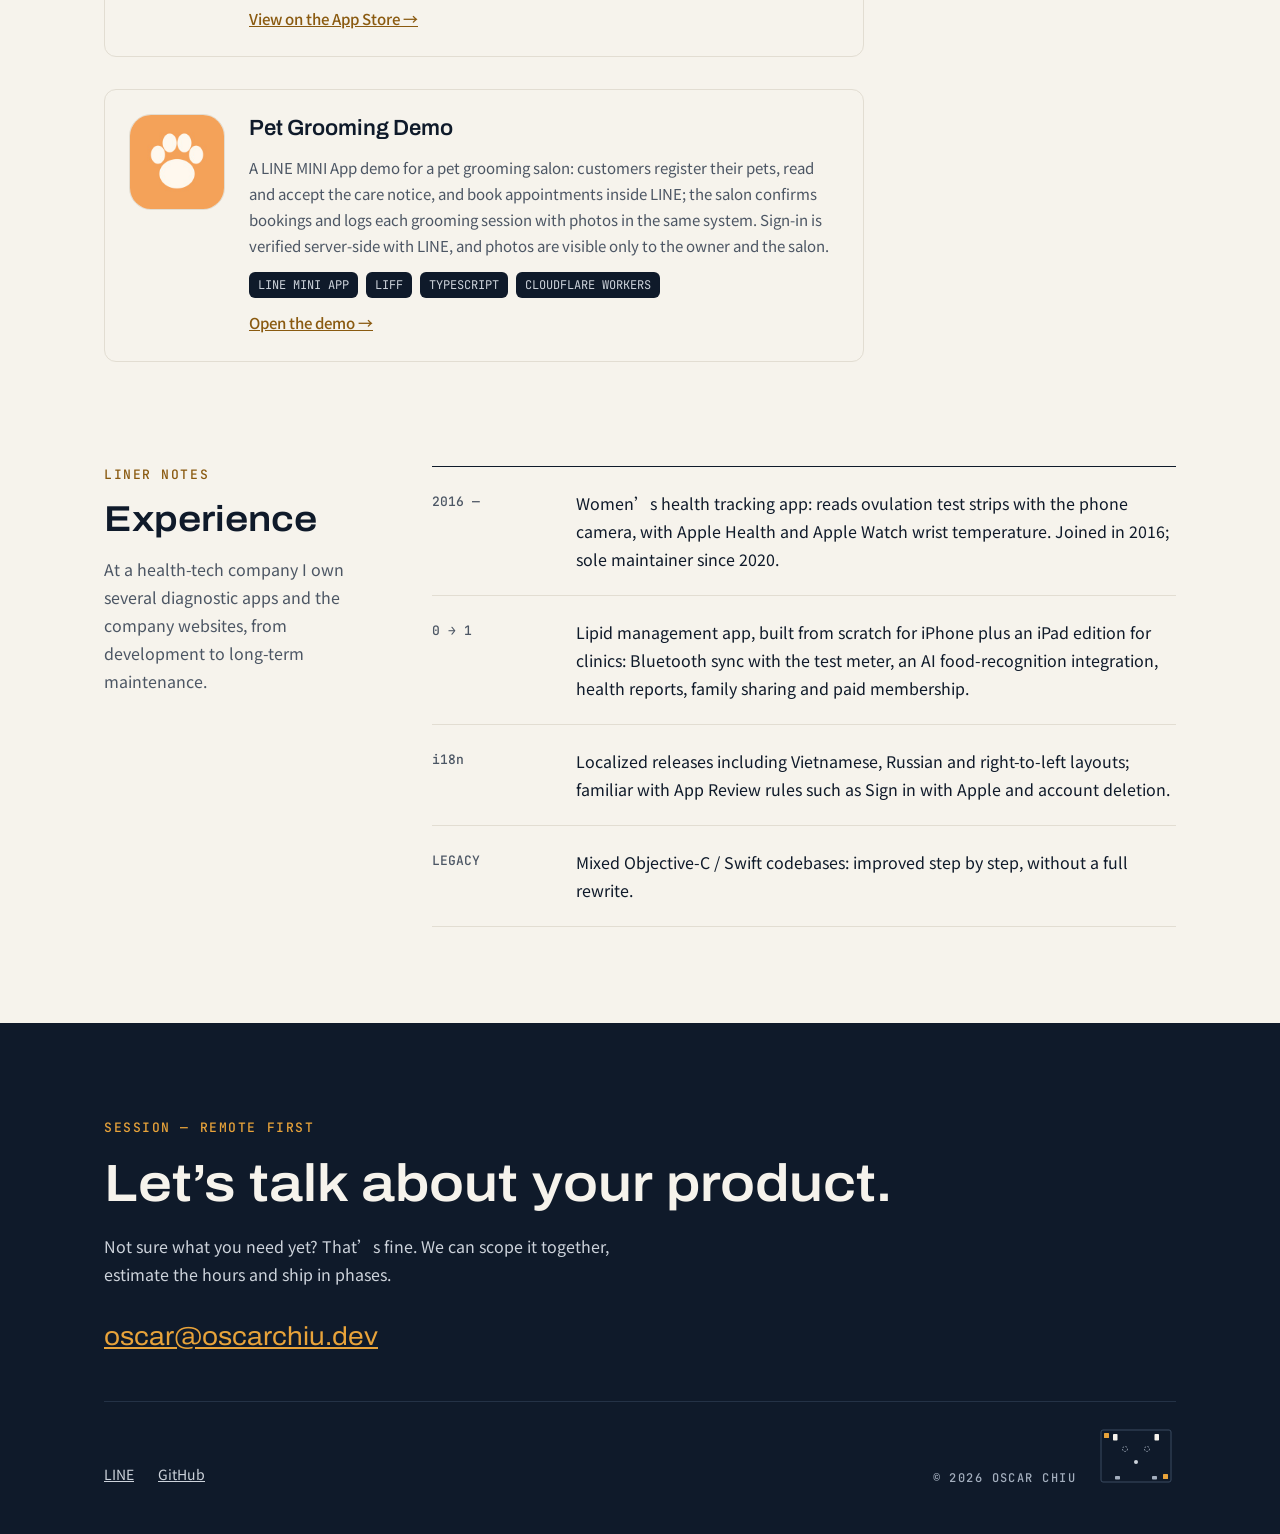
==== commit fd5f2bae: "Add the LINE MINI App pet grooming demo to More work" ====
--- a/index.html
+++ b/index.html
@@ -11,7 +11,7 @@
 <meta property="og:type" content="website">
 <meta name="theme-color" content="#0F1A2A">
 <link rel="canonical" href="https://oscarchiu.dev/">
-<link rel="icon" href="data:image/svg+xml,<svg xmlns='http://www.w3.org/2000/svg' viewBox='0 0 100 100'><rect width='100' height='100' rx='22' fill='%230F1A2A'/><path d='M18 62 A34 34 0 0 1 82 62' stroke='%23A3AEBD' stroke-width='5' fill='none'/><path d='M72 38 A34 34 0 0 1 82 62' stroke='%23D9573B' stroke-width='9' fill='none'/><line x1='50' y1='74' x2='62' y2='34' stroke='%23E8A33A' stroke-width='6' stroke-linecap='round'/><circle cx='50' cy='74' r='7' fill='%23F6F3EC'/></svg>">
+<link rel="icon" href="data:image/svg+xml,<svg xmlns='http://www.w3.org/2000/svg' viewBox='0 0 100 100'><rect width='100' height='100' rx='22' fill='%230F1A2A'/><path d='M19.93 54.06 A32 32 0 0 1 80.07 54.06' stroke='%23A3AEBD' stroke-width='6' stroke-linecap='round' fill='none'/><path d='M71.41 41.22 A32 32 0 0 1 80.07 54.06' stroke='%23D9573B' stroke-width='6' fill='none'/><circle cx='80.07' cy='54.06' r='3' fill='%23D9573B'/><line x1='50' y1='65' x2='61.46' y2='43.46' stroke='%23E8A33A' stroke-width='5.5' stroke-linecap='round'/><circle cx='50' cy='65' r='7' fill='%23F6F3EC'/></svg>">
 <link rel="preconnect" href="https://fonts.googleapis.com">
 <link rel="preconnect" href="https://fonts.gstatic.com" crossorigin>
 <link rel="stylesheet" href="https://fonts.googleapis.com/css2?family=Archivo:wdth,wght@100..125,400..700&family=JetBrains+Mono:wght@400;500&family=Noto+Sans+TC:wght@400;500;700&display=swap">
@@ -105,7 +105,7 @@
   <section class="wrap apps" id="apps">
     <div class="section-head">
       <h2 data-i18n="apps.title">其他作品</h2>
-      <p class="label brass">B-SIDE — ON THE APP STORE</p>
+      <p class="label brass">B-SIDE — MORE WORK</p>
     </div>
     <article class="app-card">
       <img class="app-icon" src="images/ppe-bundle.jpg" width="96" height="96" alt="PPE Bundle App icon" loading="lazy">
@@ -114,6 +114,15 @@
         <p data-i18n="apps.ppe.d">胸腔物理治療衛教 App：用圖文和影片教姿勢引流、背部扣擊與擴胸運動，並以日曆記錄每天的練習。2020 年獨立開發上架，支援繁中、英文與印尼文。</p>
         <p class="tags"><span>iOS</span><span>SWIFT</span><span>UIKIT</span><span>ZH · EN · ID</span></p>
         <a class="store" href="https://apps.apple.com/app/id1542432902" rel="noopener" data-i18n="apps.ppe.link">在 App Store 查看 →</a>
+      </div>
+    </article>
+    <article class="app-card">
+      <img class="app-icon" src="images/line-pet.jpg" width="96" height="96" alt="毛日子 App icon" loading="lazy">
+      <div class="app-body">
+        <h3><span data-i18n="apps.pet.name">毛日子</span> <span class="en-name">Pet Grooming Demo</span></h3>
+        <p data-i18n="apps.pet.d">寵物美容店的 LINE MINI App 示範：客人在 LINE 裡登記毛孩、閱讀同意事項並預約美容，店家在同一套系統確認委託、記錄每次美容與照片。登入身分由伺服器向 LINE 驗證，照片只有本人與店家看得到。</p>
+        <p class="tags"><span>LINE MINI APP</span><span>LIFF</span><span>TYPESCRIPT</span><span>CLOUDFLARE WORKERS</span></p>
+        <a class="store" href="https://line-pet-demo.ska-tw.workers.dev/" rel="noopener" data-i18n="apps.pet.link">開啟示範 →</a>
       </div>
     </article>
   </section>
@@ -155,6 +164,6 @@
     </div>
   </div>
 </footer>
-<script src="main.js?v=6d4629169708"></script>
+<script src="main.js?v=9384e66470e5"></script>
 </body>
 </html>
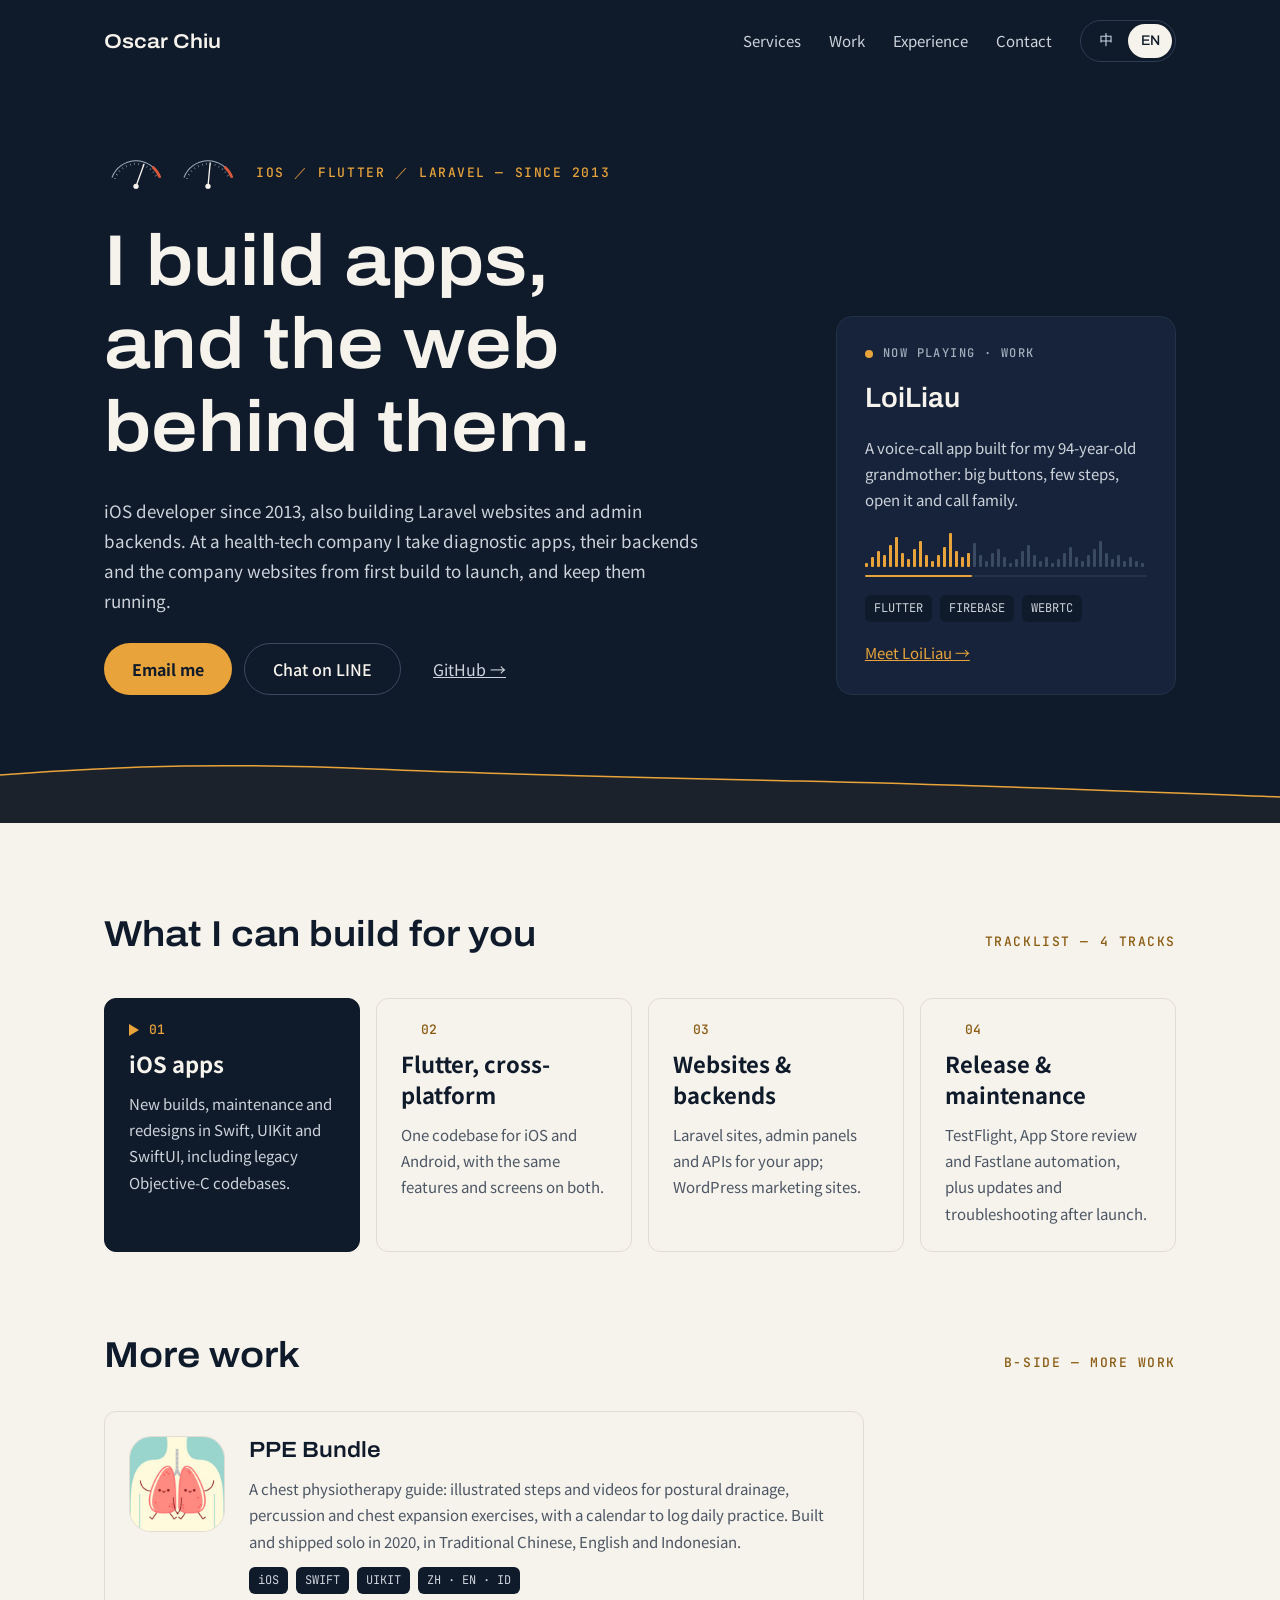
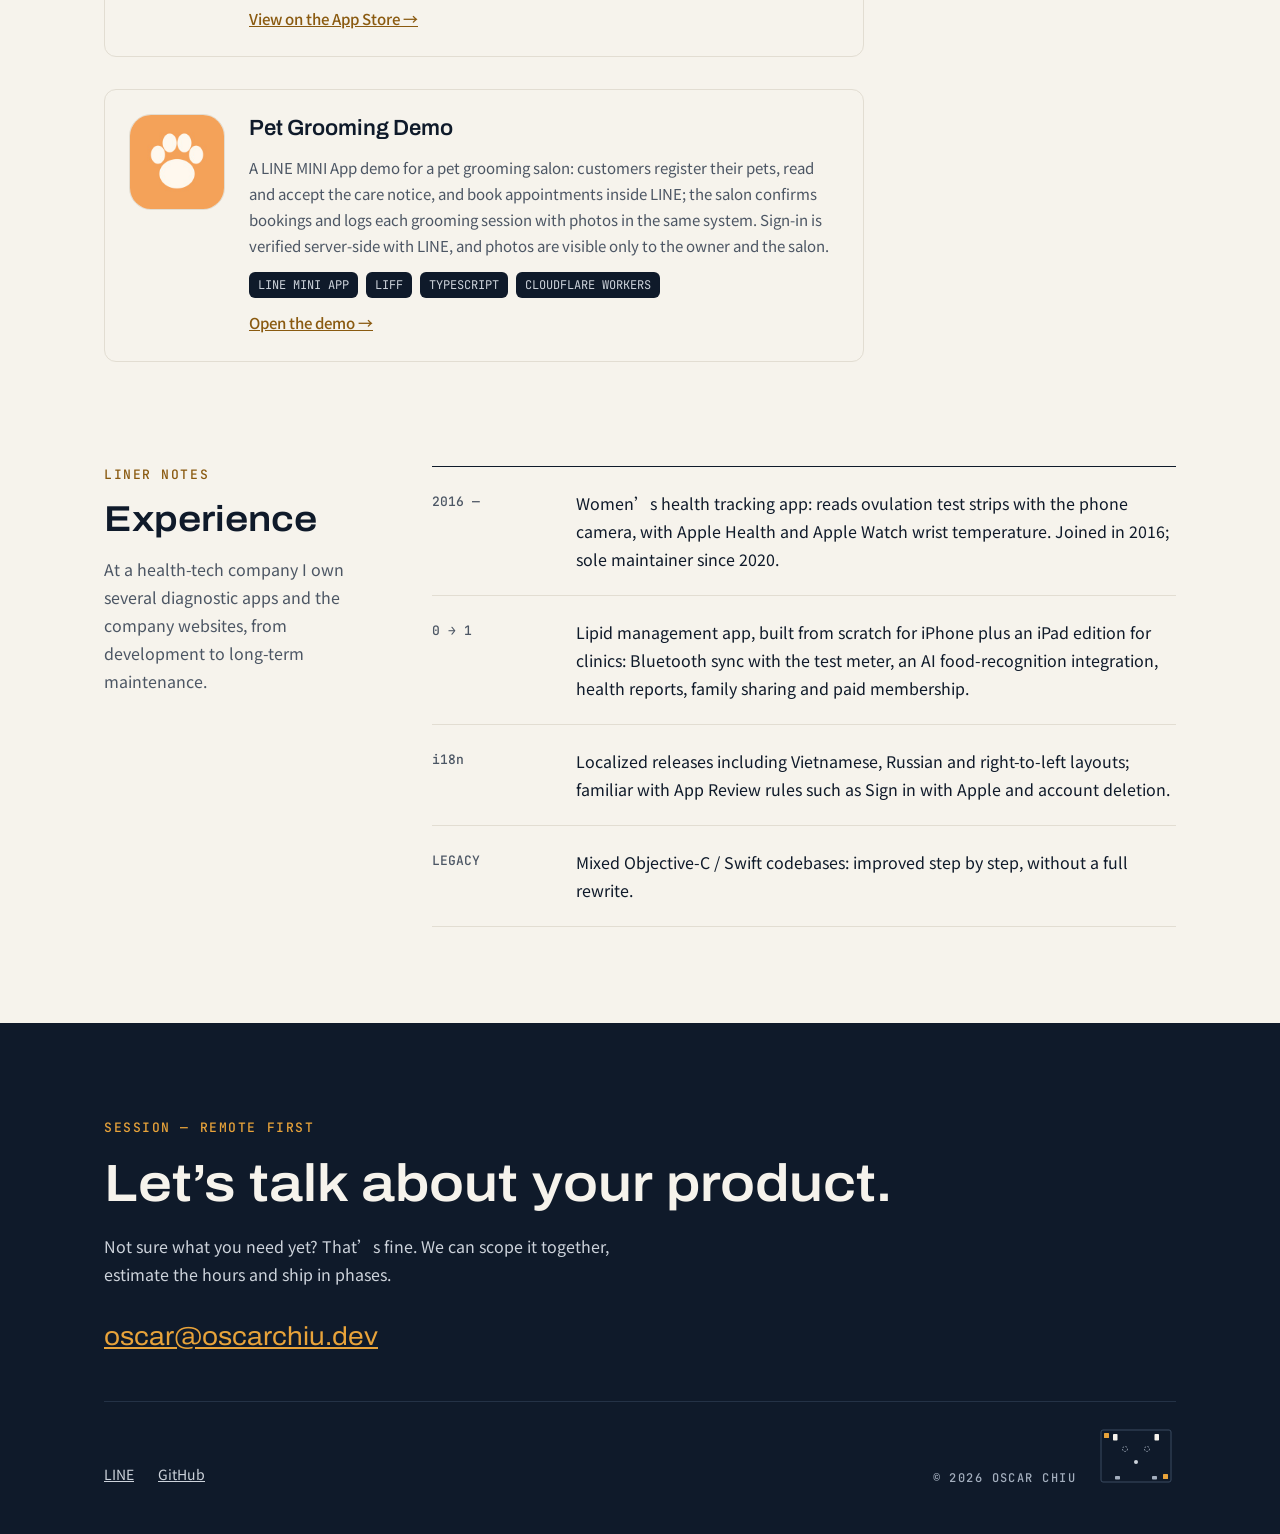
==== commit 2a902c3b: "Replace the homepage slogan with a plain description of the work" ====
--- a/index.html
+++ b/index.html
@@ -3,12 +3,18 @@
 <head>
 <meta charset="utf-8">
 <meta name="viewport" content="width=device-width, initial-scale=1">
-<title>Oscar Chiu｜數位的事，我來想辦法</title>
-<meta name="description" content="數位的事，我來想辦法。2013 年起開發 iOS，也做 Flutter、Laravel 網站與後台，從開發、上線到長期維運。">
-<meta property="og:title" content="Oscar Chiu｜數位的事，我來想辦法">
-<meta property="og:description" content="數位的事，我來想辦法。2013 年起開發 iOS，也做 Flutter、Laravel 網站與後台，從開發、上線到長期維運。">
+<title>Oscar Chiu 邱士豪｜App 與網站工程師</title>
+<meta name="description" content="App 與網站工程師。2013 年起開發 iOS，也做 Flutter、Laravel 網站與後台，從開發、上線到長期維運。">
+<meta property="og:title" content="Oscar Chiu 邱士豪｜App 與網站工程師">
+<meta property="og:description" content="App 與網站工程師。2013 年起開發 iOS，也做 Flutter、Laravel 網站與後台，從開發、上線到長期維運。">
 <meta property="og:url" content="https://oscarchiu.dev/">
 <meta property="og:type" content="website">
+<meta property="og:image" content="https://oscarchiu.dev/images/og-home.png">
+<meta property="og:image:width" content="1200">
+<meta property="og:image:height" content="630">
+<meta property="og:image:alt" content="Oscar Chiu 邱士豪：做 App，也做網站與後台。iOS、Flutter、Laravel、LINE MINI App">
+<meta property="og:locale" content="zh_TW">
+<meta name="twitter:card" content="summary_large_image">
 <meta name="theme-color" content="#0F1A2A">
 <link rel="canonical" href="https://oscarchiu.dev/">
 <link rel="icon" href="data:image/svg+xml,<svg xmlns='http://www.w3.org/2000/svg' viewBox='0 0 100 100'><rect width='100' height='100' rx='22' fill='%230F1A2A'/><path d='M19.93 54.06 A32 32 0 0 1 80.07 54.06' stroke='%23A3AEBD' stroke-width='6' stroke-linecap='round' fill='none'/><path d='M71.41 41.22 A32 32 0 0 1 80.07 54.06' stroke='%23D9573B' stroke-width='6' fill='none'/><circle cx='80.07' cy='54.06' r='3' fill='%23D9573B'/><line x1='50' y1='65' x2='61.46' y2='43.46' stroke='%23E8A33A' stroke-width='5.5' stroke-linecap='round'/><circle cx='50' cy='65' r='7' fill='%23F6F3EC'/></svg>">
@@ -42,7 +48,7 @@
         </div>
         <p class="label amber">iOS ／ FLUTTER ／ LARAVEL<span class="since"> — SINCE 2013</span></p>
       </div>
-      <h1 data-i18n="hero.title">數位的事，<br>我來想辦法。</h1>
+      <h1 data-i18n="hero.title">做 App，<br>也做網站與後台。</h1>
       <p class="hero-lead" data-i18n="hero.lead">2013 年開始寫 iOS，也做 Laravel 網站與後台。在健康科技公司把檢測 App、後台和官網從開發做到上線，再一路維護到現在。</p>
       <div class="cta">
         <a class="btn" href="mailto:oscar@oscarchiu.dev" data-i18n="cta.mail">寄信洽談</a>
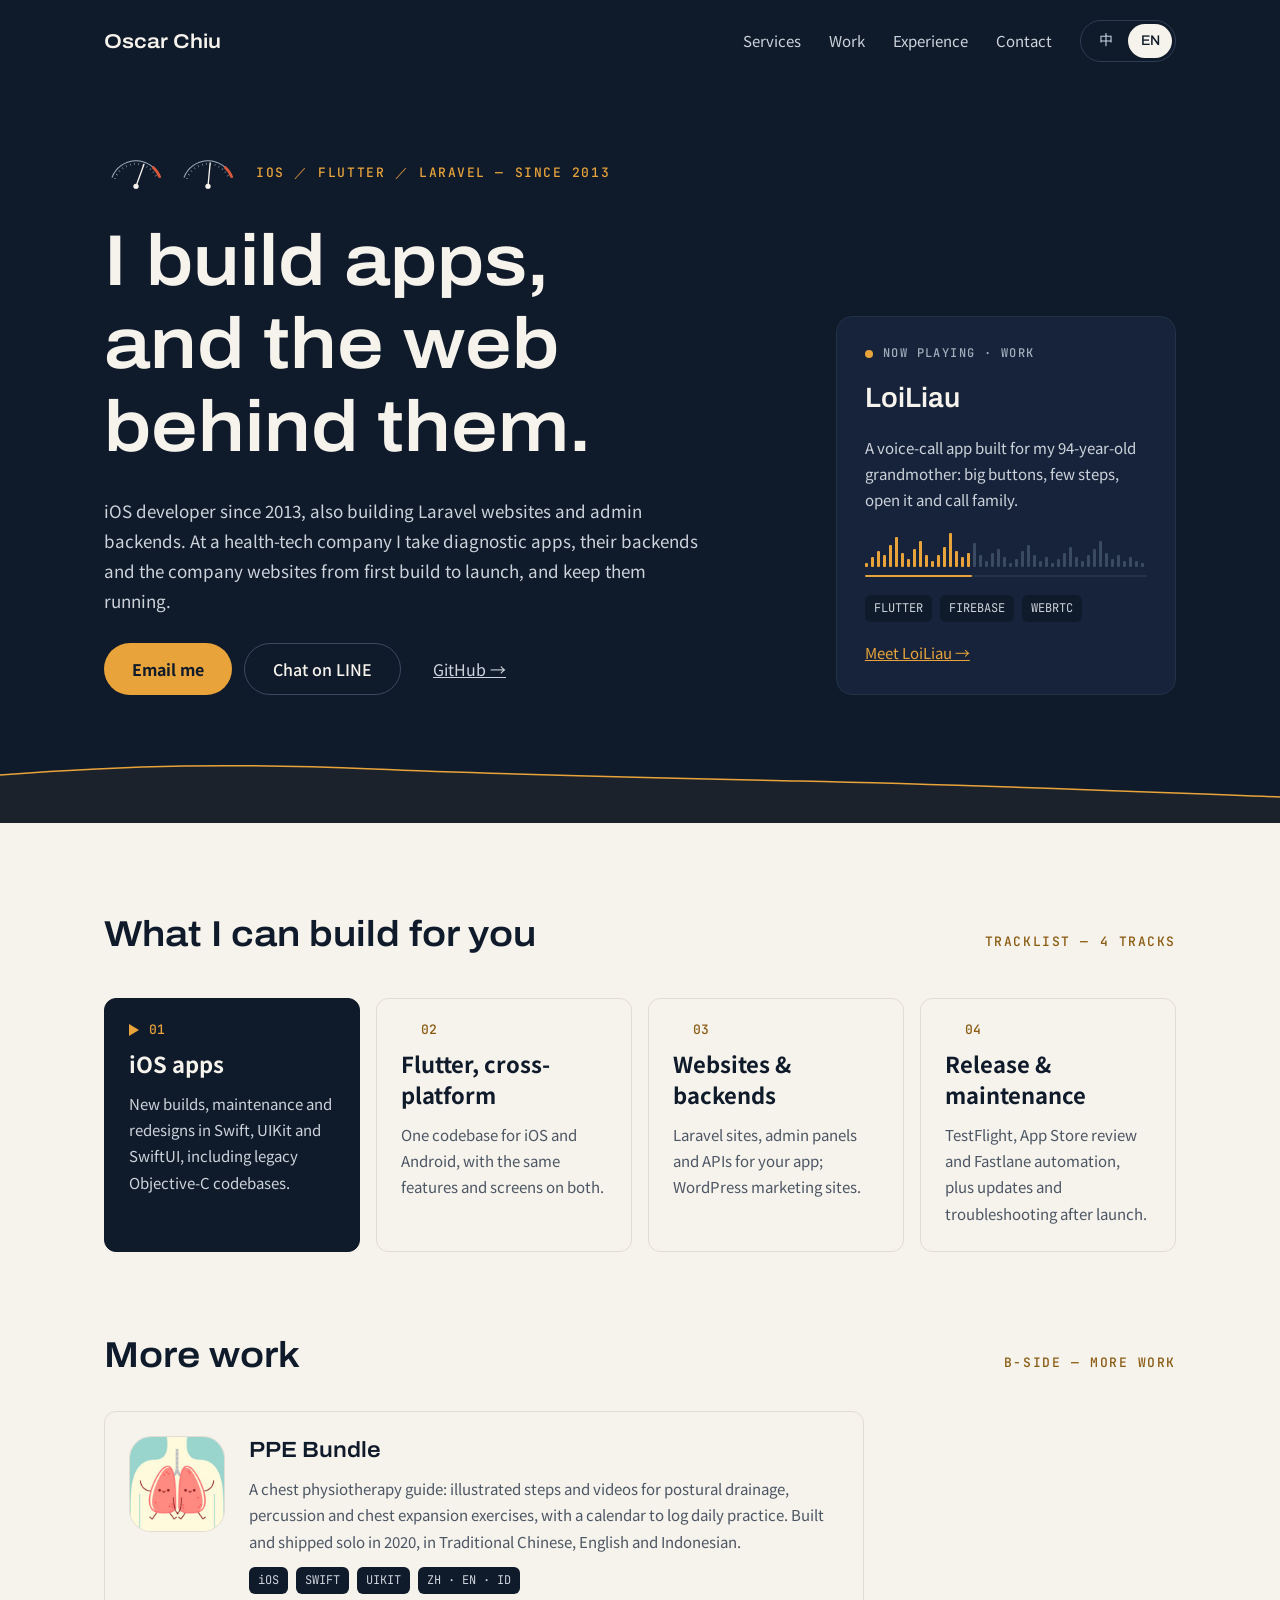
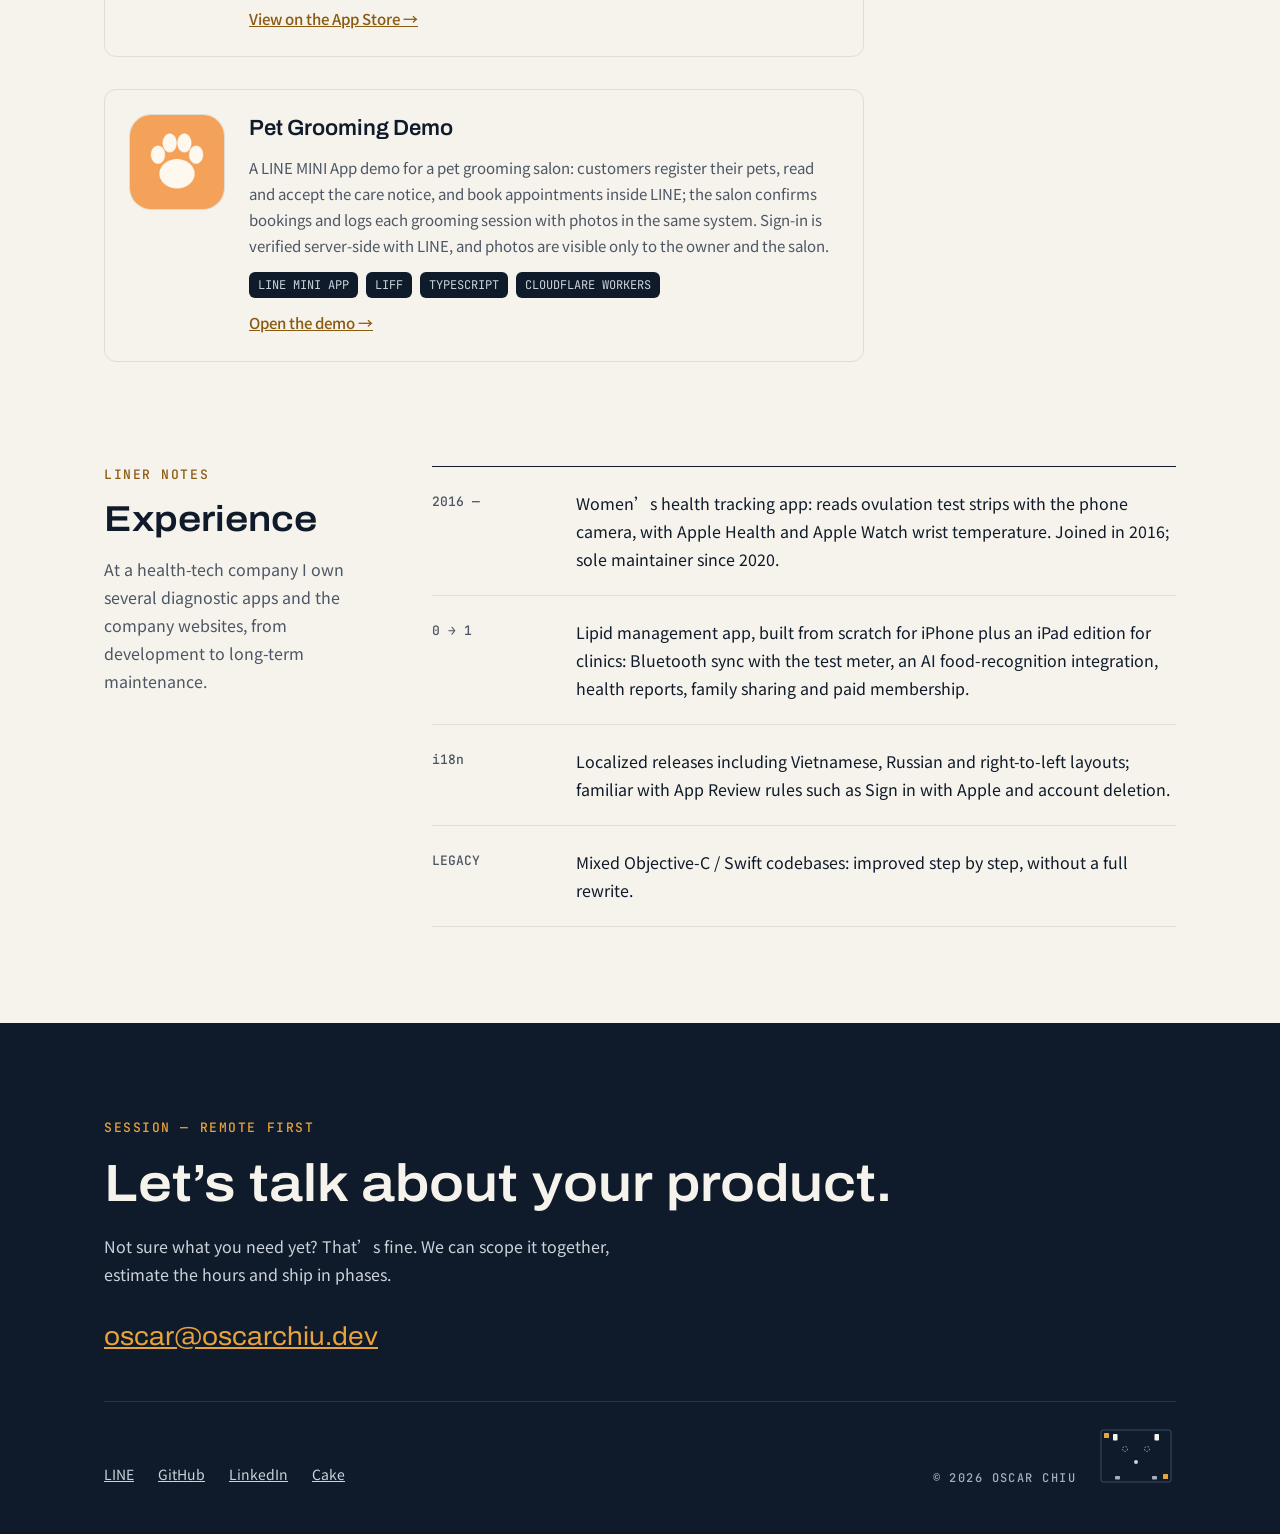
==== commit 5b26db10: "Link LinkedIn and Cake profiles in the contact footer" ====
--- a/index.html
+++ b/index.html
@@ -162,6 +162,8 @@
       <p class="links">
         <a href="https://lin.ee/7rR7uRyi" rel="noopener" data-i18n="contact.line">LINE 好友</a>
         <a href="https://github.com/oscarchiu" rel="noopener">GitHub</a>
+        <a href="https://www.linkedin.com/in/oscarchiu-dev" rel="noopener">LinkedIn</a>
+        <a href="https://www.cake.me/resumes/oscarchiu" rel="noopener">Cake</a>
       </p>
       <div class="sign">
         <p class="label">© 2026 OSCAR CHIU</p>
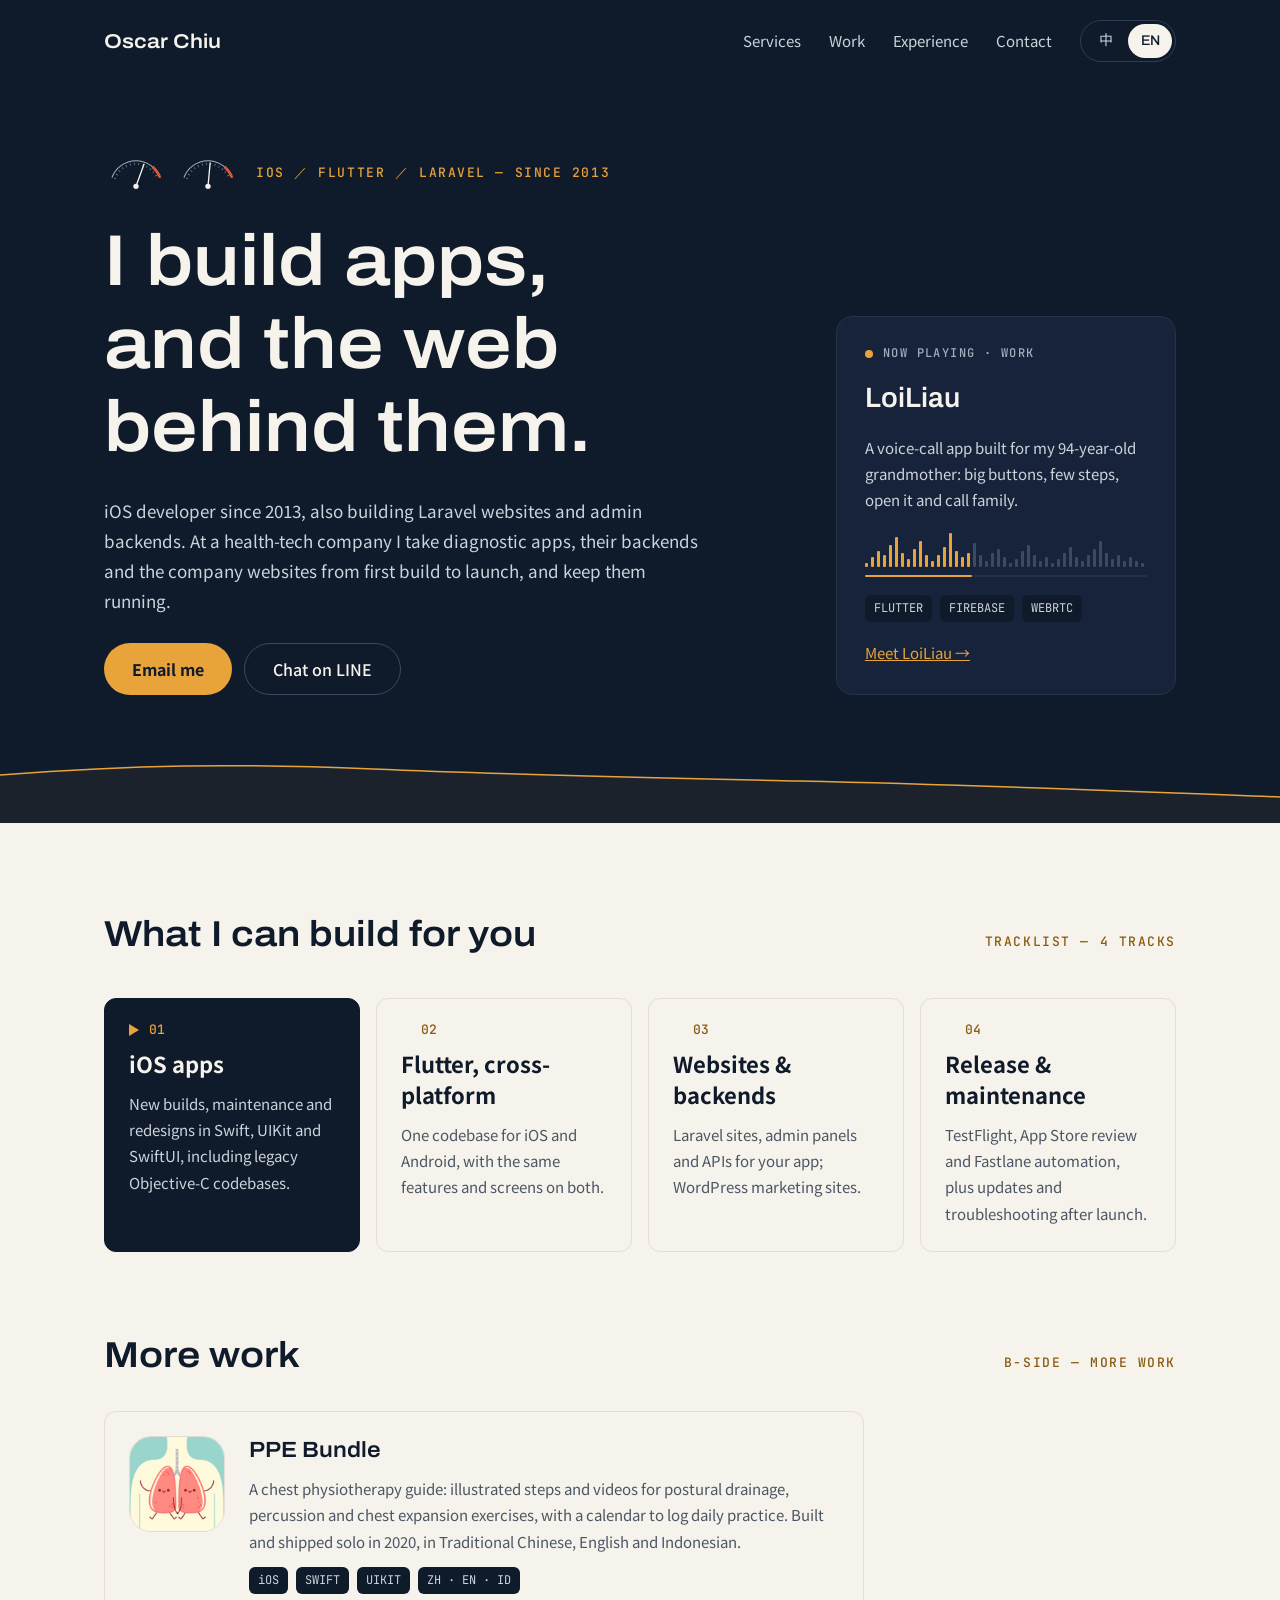
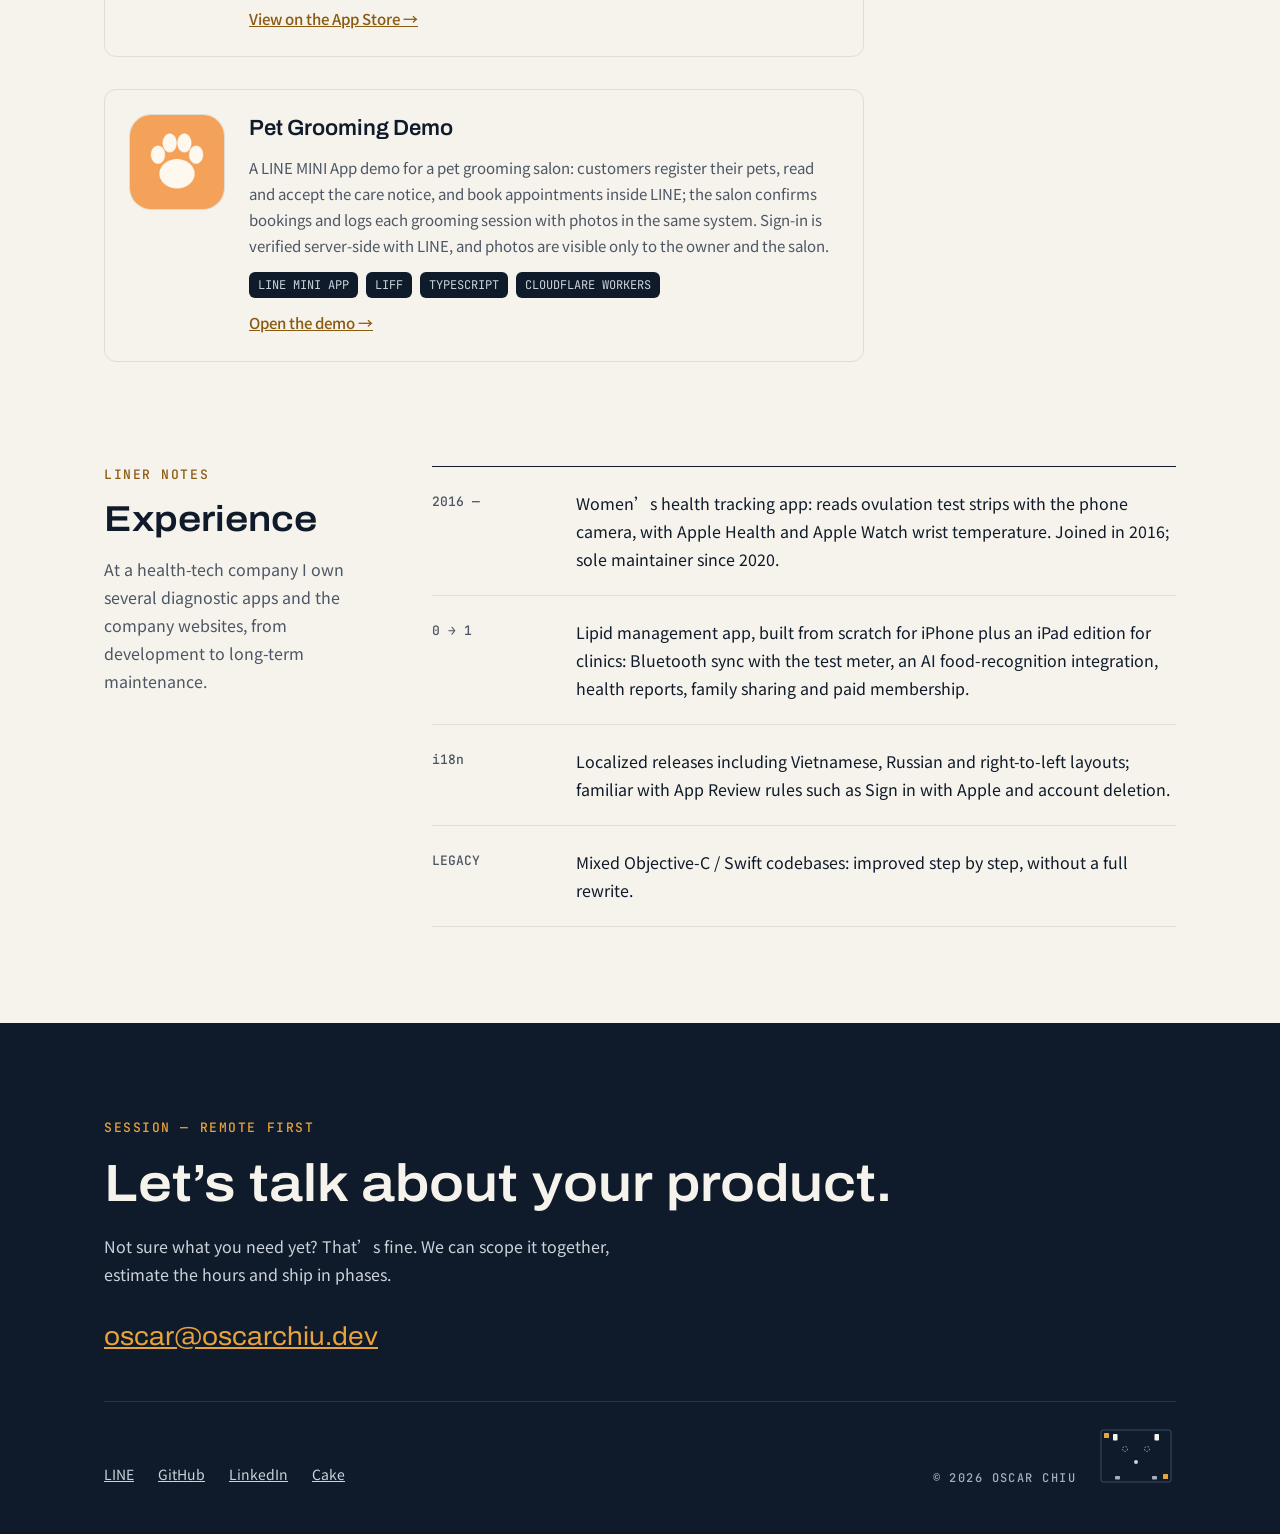
==== commit 193fc845: "Drop the GitHub link from the hero; it stays in the footer" ====
--- a/index.html
+++ b/index.html
@@ -53,7 +53,6 @@
       <div class="cta">
         <a class="btn" href="mailto:oscar@oscarchiu.dev" data-i18n="cta.mail">寄信洽談</a>
         <a class="btn ghost" href="https://lin.ee/7rR7uRyi" rel="noopener" data-i18n="cta.line">LINE 洽詢</a>
-        <a class="btn text" href="https://github.com/oscarchiu" rel="noopener">GitHub →</a>
       </div>
       <dl class="stats">
         <div><dt>2013</dt><dd data-i18n="stat.ios">開始 iOS 開發</dd></div>
